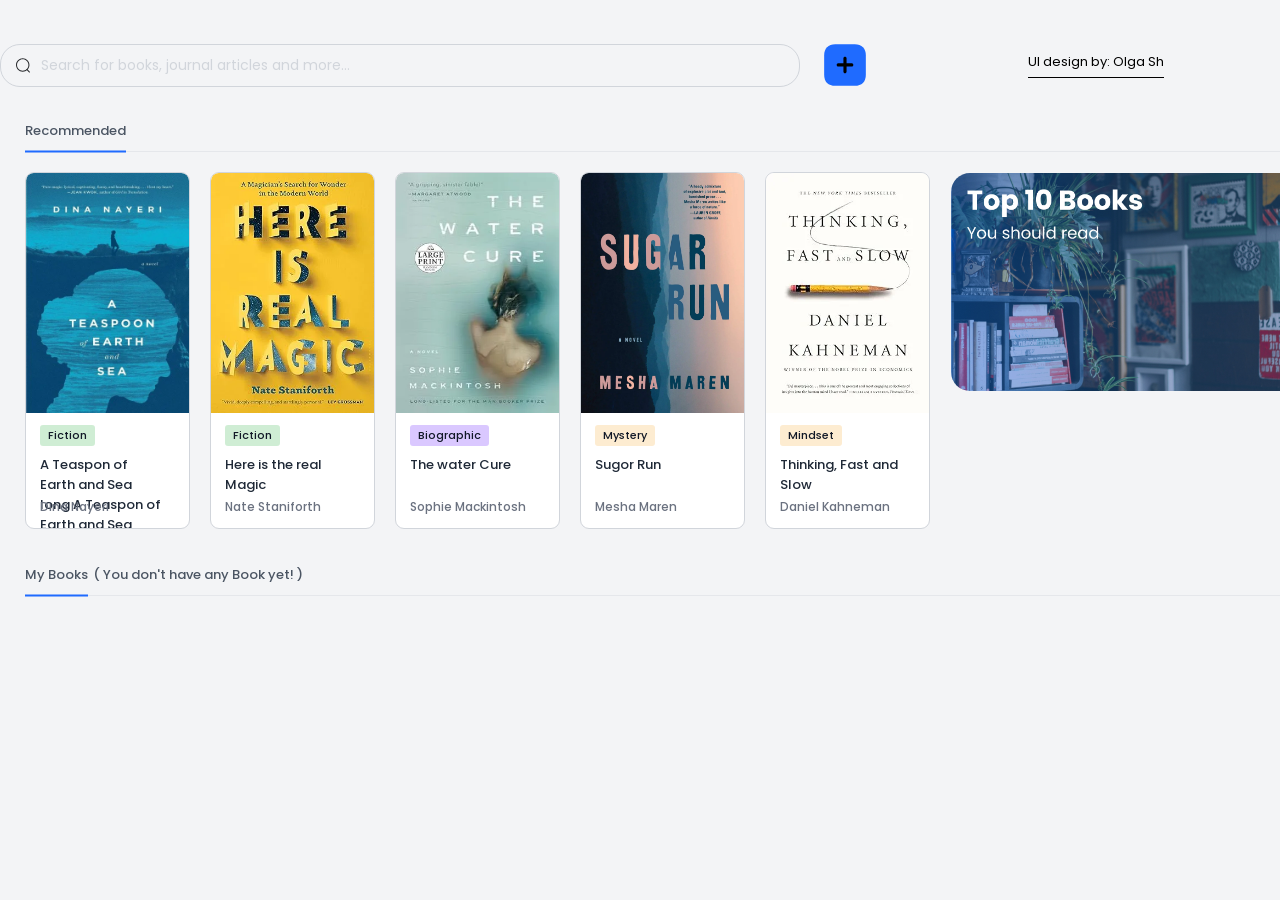
==== src/index.html @ 5156a290 "first commit" ====
<!DOCTYPE html>
<html lang="en">
  <head>
    <meta charset="UTF-8" />
    <meta name="viewport" content="width=device-width, initial-scale=1.0" />
    <meta name="author" content="Alireza" />
    <!-- Links -->
    <link rel="stylesheet" href="./css/index.css" />
    <title>Books Library 📖</title>
  </head>
  <body>
    <main class="library" id="library">
      <div class="container">
        <!-- Library Header -->
        <div class="library__header">
          <!-- Library search Books -->
          <div class="library__search-container">
            <svg class="icon">
              <use xlink:href="/assets/icons/icons.svg#ic-search"></use>
            </svg>
            <input
              id="search-input"
              type="search"
              placeholder="Search for books, journal articles and more..." />
          </div>
          <!-- Library add Books button -->
          <button class="library__add-book-btn" id="add-book">
            <svg class="icon">
              <use xlink:href="/assets/icons/icons.svg#ic-plus"></use>
            </svg>
            <span>Add Your Book 😊</span>
          </button>
          <!-- UI desing by -->
          <a id="design-by" href="https://dribbble.com/Shand_" target="_blank"
            >UI design by: OIga Sh
          </a>
        </div>
        <!-- Library Body(content) -->
        <div class="library__content">
          <!-- Library recommended Books -->
          <div class="content__gruop">
            <span class="library__title">Recommended</span>
            <!-- Library recommended container -->
            <div class="content__cards-container">
              <div class="content__card">
                <div class="card__header">
                  <img src="/assets/images/book-1.webp" alt="Book-1" />
                </div>
                <div class="card__body">
                  <span class="card__badge badge badge--success">Fiction</span>
                  <h5 class="card__title">A Teaspon of Earth and Sea long A Teaspon of Earth and Sea long</h5>
                  <span class="card__author">Dina Nayeri</span>
                </div>
              </div>
              <div class="content__card">
                <div class="card__header">
                  <img src="/assets/images/book-2.webp" alt="Book-2" />
                </div>
                <div class="card__body">
                  <span class="card__badge badge badge--success">Fiction</span>
                  <p class="card__title">Here is the real Magic</p>
                  <p class="card__author">Nate Staniforth</p>
                </div>
              </div>
              <div class="content__card">
                <div class="card__header">
                  <img src="/assets/images/book-3.webp" alt="Book-3" />
                </div>
                <div class="card__body">
                  <span class="card__badge badge badge--purple"
                    >Biographic</span
                  >
                  <p class="card__title">The water Cure</p>
                  <p class="card__author">Sophie Mackintosh</p>
                </div>
              </div>
              <div class="content__card">
                <div class="card__header">
                  <img src="/assets/images/book-4.webp" alt="Book-4" />
                </div>
                <div class="card__body">
                  <span class="card__badge badge badge--warning">Mystery</span>
                  <p class="card__title">Sugor Run</p>
                  <p class="card__author">Mesha Maren</p>
                </div>
              </div>
              <div class="content__card">
                <div class="card__header">
                  <img src="/assets/images/book-5.webp" alt="Book-5" />
                </div>
                <div class="card__body">
                  <span class="card__badge badge badge--warning">Mindset</span>
                  <p class="card__title">Thinking, Fast and Slow</p>
                  <p class="card__author">Daniel Kahneman</p>
                </div>
              </div>
              <!-- Library suggested banner -->
              <a
                class="content__banner"
                href="https://www.amazon.com/best-mindset-books/s?k=best+mindset+books"
                target="_blank">
                <img src="/assets/images/banner.webp" alt="Banner" />
              </a>
            </div>
          </div>
          <!-- Library my Books -->
          <div class="content__gruop" id="my-books">
            <span class="library__title">
              My Books <span>( You don't have any Book yet! )</span>
            </span>
            <!-- Library my Books container -->
            <div class="content__cards-container" id="my-books-container"></div>
          </div>
          <!-- Library modal -->
          <div class="library__modal" id="modal-container">
            <div class="modal__backdrop close-modal"></div>
            <div id="modal">
              <!-- Modal header -->
              <div class="modal__header">
                <span class="modal__close-btn close-modal">
                  <svg class="icon">
                    <use xlink:href="/assets/icons/icons.svg#ic-close"></use>
                  </svg>
                </span>
                <h2>Add New Book 📖</h2>
              </div>
              <!-- Modal body -->
              <div class="modal__body">
                <form class="modal__form" autocomplete="off">
                  <div class="modal__group">
                    <label for="title">Book Title :</label>
                    <input
                      class="modal__title"
                      type="text"
                      id="title"
                      name="fname"
                      placeholder="The title of the Book"
                      required />
                  </div>
                  <div class="modal__group">
                    <label for="author">Book Author :</label>
                    <input
                      class="modal__author"
                      type="text"
                      name="fauthor"
                      id="author"
                      placeholder="Name of the author of the Book"
                      required />
                  </div>
                  <div class="modal__group">
                    <label for="nums-of-pages">No. of Pages :</label>
                    <input
                      class="modal__page-num"
                      type="number"
                      id="nums-of-pages"
                      placeholder="Numbers of Book pages"
                      required />
                  </div>
                  <div class="modal__group">
                    <label for="image-url">Image URL :</label>
                    <input
                      class="modal__image-url"
                      type="url"
                      id="image-url"
                      placeholder="Book image URL" />
                  </div>
                  <div class="modal__group">
                    <label for="description">Description :</label>
                    <textarea
                      class="modal__description"
                      name="description"
                      id="description"
                      placeholder="Descriptions of the Book"
                      required
                      rows="2"></textarea>
                  </div>
                  <div class="modal__group">
                    <label for="is-read" class="modal__is-read">
                      <div class="switch">
                        <input type="checkbox" id="is-read" />
                        <span class="slider round"></span>
                      </div>
                      Did you read this ? <span id="is-read-preview">No</span>
                    </label>
                  </div>
                  <!-- Modal footer Buttons -->
                  <div class="modal__buttons-container">
                    <button
                      type="submit"
                      class="modal__confirm-btn btn btn--primary">
                      CONFIRM
                    </button>
                    <button class="modal__reset-btn btn btn--ghost close-modal">
                      RESET
                    </button>
                  </div>
                </form>
              </div>
            </div>
          </div>
        </div>
      </div>
    </main>
    <!-- Scripts -->
    <script src="./js/index.js"></script>
  </body>
</html>
---- src/css/index.css ----
/* Imports */
/* Poppins font */
@import url("https://fonts.googleapis.com/css2?family=Poppins:wght@300;400;500;700&display=swap");

/* Rest */
*,
*:before,
*:after {
  margin: 0;
  padding: 0;
  box-sizing: border-box;
  list-style-type: none;
  font-family: "Poppins", sans-serif;
}

a {
  text-decoration: none;
}

input,
button,
textarea {
  border: none;
  outline: none;
}

textarea {
  resize: none;
}

/* Varibales */
:root {
  /* Colors */
  --color-secondary-900: rgb(17, 24, 39);
  --color-secondary-800: rgb(31, 41, 55);
  --color-secondary-700: rgb(55, 65, 81);
  --color-secondary-600: rgb(75, 85, 99);
  --color-secondary-500: rgb(107, 114, 128);
  --color-secondary-400: rgb(156, 163, 175);
  --color-secondary-300: rgb(209, 213, 219);
  --color-secondary-200: rgb(229, 231, 235);
  --color-secondary-100: rgb(243, 244, 246);
  --color-secondary-50: rgb(249, 250, 251);
  --color-secondary-0: rgb(255, 255, 255);

  --color-primary-900: rgb(31, 107, 255);
  --color-primary-800: rgb(92, 124, 255);
  --color-primary-700: rgb(126, 171, 255);
  --color-primary-600: rgb(128, 153, 255);
  --color-primary-500: rgb(146, 167, 255);
  --color-primary-400: rgb(164, 182, 255);
  --color-primary-300: rgb(183, 197, 255);
  --color-primary-200: rgb(201, 211, 255);
  --color-primary-100: rgb(219, 226, 255);
  --color-primary-50: rgb(228, 233, 255);

  /* Border-radius */
  --border-radius-tiny: 3px;
  --border-radius-sm: 5px;
  --border-radius-md: 7px;
  --border-radius-lg: 9px;

  --color-success: rgba(192, 231, 198, 0.753);
  --color-warning: rgb(253, 236, 209);
  --color-purple: rgb(218, 200, 255);
}

/* Basic */
html {
  font-size: 62.5%;
}

body {
  font-family: "Poppins", sans-serif;
  background: var(--color-secondary-100);
  color: var(--color-secondary-800);
  font-size: 1.6rem;
}

img {
  width: 100%;
  height: auto;
}

/* Ready classes */
.container {
  max-width: 1280px;
  margin: 0 auto;
}

.badge {
  padding: 2px 8px;
  border-radius: var(--border-radius-tiny);
  font-size: 1.1rem;
  font-weight: 500;
  width: max-content;
  color: var(--color-secondary-900) !important;
}

.badge--success {
  background-color: var(--color-success);
}
.badge--purple {
  background-color: var(--color-purple);
}
.badge--warning {
  background-color: var(--color-warning);
}

/* btn */
.btn {
  padding: 10px 15px;
  border-radius: var(--border-radius-tiny);
  cursor: pointer;
  font-weight: 500;
  transition: all ease-in 0.2s;
}
.btn--primary {
  background-color: var(--color-primary-900);
  border: 1px solid var(--color-secondary-700);
}
.btn--primary:hover {
  color: #fff;
}

.btn--ghost {
  background-color: transparent;
  border: 1px solid var(--color-secondary-700);
}
.btn--ghost:hover {
  background-color: var(--color-secondary-900);
  color: var(--color-secondary-0);
}

#design-by {
  font-size: 1.3rem;
  color: #000;
  border-bottom: 1px solid #000;
  padding-bottom: 5px;
  transition: all ease-in-out 0.2s;
}
#design-by:hover {
  color: var(--color-primary-900);
  border-color: var(--color-primary-900);
}

/* Toggle switch btn */
.switch {
  position: relative;
  display: inline-block;
  width: 55px;
  height: 30px;
}

.switch input {
  opacity: 0;
  width: 0;
  height: 0;
}

.slider {
  position: absolute;
  cursor: pointer;
  inset: 0;
  background-color: #ccc;
  transition: 0.4s;
}

.slider:before {
  position: absolute;
  content: "";
  height: 22px;
  width: 22px;
  left: 4px;
  bottom: 4px;
  background-color: white;
  -webkit-transition: 0.4s;
  transition: 0.4s;
}

.active + .slider {
  background-color: var(--color-primary-900);
}

.active + .slider {
  box-shadow: 0 0 1px var(--color-primary-900);
}

.active + .slider:before {
  transform: translateX(25px);
}

/* Rounded sliders */
.slider.round {
  border-radius: 34px;
}

.slider.round:before {
  border-radius: 50%;
}

/* Start project */
/* Library header */
.library__header {
  margin-top: 40px;
  display: flex;
  align-items: center;
  column-gap: 2rem;
}

.library__search-container {
  border: 1px solid var(--color-secondary-300);
  border-radius: 20px;
  padding: 10px 15px;
  display: flex;
  align-items: center;
  column-gap: 1rem;
  width: 800px;
}
.library__search-container .icon {
  width: 15px;
  height: 15px;
}
.library__search-container input {
  background-color: transparent;
  width: 100%;
  font-size: 1.4rem;
}
.library__search-container input::placeholder {
  color: var(--color-secondary-300);
}

.library__add-book-btn {
  background-color: transparent;
  display: flex;
  align-items: center;
  position: relative;
}
.library__add-book-btn .icon {
  width: 50px;
  height: 50px;
  cursor: pointer;
  z-index: 10;
}
.library__add-book-btn span {
  background-color: var(--color-secondary-800);
  color: var(--color-secondary-0);
  height: 40px;
  padding: 5px 10px;
  border-radius: 0 10px 10px 0;
  display: flex;
  justify-content: center;
  align-items: center;
  transform: translateX(-35px);
  opacity: 0;
  visibility: hidden;
  transition: all ease 0.4s;
}
.library__add-book-btn .icon:hover + span {
  transform: translateX(-10px);
  visibility: visible;
  opacity: 1;
}

/* Library content */
.library__content {
  margin: 25px;
  display: grid;
  row-gap: 3rem;
}

.library__content .library__title {
  display: inline-block;
  padding-bottom: 10px;
  font-size: 1.3rem;
  border-bottom: 2px solid var(--color-primary-900);
  transform: translateY(0.15rem);
  font-weight: 500;
  color: var(--color-secondary-600);
}
.library__content .library__title > span {
  position: absolute;
  white-space: nowrap;
  padding-left: 5px;
}

/* Library recommended container */
.content__cards-container {
  display: flex;
  column-gap: 20px;
  border-top: 1px solid var(--color-secondary-200);
  padding-top: 20px;
}

.content__card {
  width: 165px;
  min-height: 357px;
  border-radius: var(--border-radius-lg);
  overflow: hidden;
  background-color: #fff;
  cursor: pointer;
  position: relative;
  border: 1px solid transparent;
  transition: all ease 0.3s;
  border: 1px solid var(--color-secondary-300);
}
.content__card:hover {
  border: 1px solid var(--color-secondary-700);
  background-color: var(--color-secondary-900);
}

.content__card .card__header {
  height: 240px;
  overflow: hidden;
  transition: all ease 0.3s;
}
.content__card:hover .card__header {
  color: var(--color-secondary-0);
  padding: 5px;
}
.content__card .card__header img {
  width: 100%;
  height: 100%;
  border-radius: 7px 7px 0 0;
  transition: all ease 0.3s;
}
.content__card:hover img {
  border-radius: var(--border-radius-md);
}

.content__card:hover .card__body {
  color: var(--color-secondary-0);
}

.content__card .card__body {
  padding: 12px 14px;
  display: flex;
  flex-direction: column;
  row-gap: 0.9rem;
}

.content__card .card__title {
  color: var(--color-secondary-800);
  font-size: 1.3rem;
  font-weight: 500;
  max-width: 123px;
  height: 60px;
}

.content__card:hover .card__title {
  color: var(--color-secondary-0);
  font-weight: 400;
}

/* Library my Books container */
#my-books-container .content__card .card__header {
  overflow: hidden;
  position: relative;
}
#my-books-container .content__card:hover img {
  overflow: hidden;
  position: relative;
  opacity: 0;
}

#my-books-container .content__card .card__descriptoin {
  position: absolute;
  top: 5px;
  left: 7px;
  right: 7px;
  font-size: 1.3rem;
  font-weight: 500;
  line-height: 1.8;
  height: 100%;
  transition: all ease 0.3s;
  overflow: hidden;
  opacity: 0;
  visibility: hidden;
  z-index: -1;
}
#my-books-container .content__card:hover .card__descriptoin {
  opacity: 1;
  visibility: visible;
  z-index: 1;
}

.content__card .card__author {
  color: var(--color-secondary-500);
  position: absolute;
  bottom: 12px;
  font-size: 1.2rem;
  font-weight: 500;
}

.card__is-read {
  display: inline-block;
  color: var(--color-secondary-500);
  font-size: 1.2rem;
  padding-bottom: 12px;
}
.card__is-read > span {
  color: var(--color-primary-900);
  font-weight: 500;
}
#is-read-preview {
  color: var(--color-primary-900);
}

.card__delete {
  z-index: 1;
  position: absolute;
  bottom: 4px;
  right: 8px;
}
.card__delete .icon {
  width: 21px;
  height: 21px;
}

.content__banner {
  width: 350px;
  border-radius: 20px;
  overflow: hidden;
  height: 220px;
  cursor: pointer;
  transition: all ease 0.2s;
  border: 1px solid transparent;
  display: flex;
  align-items: center;
  justify-content: center;
  transition: all ease-in 0.2s;
}
.content__banner:hover {
  opacity: 0.95;
  box-shadow: rgba(74, 124, 233, 0.2) 0px 7px 29px 0px;
}
.content__banner img {
  object-fit: cover;
}

/* Library modal */
.library__modal {
  display: none;
}

.modal__backdrop {
  position: fixed;
  top: 0;
  right: 0;
  bottom: 0;
  left: 0;
  background-color: rgba(17, 24, 39, 0.427);
  z-index: 20;
  backdrop-filter: blur(1px);
  cursor: pointer;
}

#modal {
  width: 380px;
  background-color: #fff;
  position: fixed;
  top: 50%;
  left: 50%;
  transform: translate(-50%, -50%);
  z-index: 100;
  padding: 15px;
  border-radius: var(--border-radius-lg);
  border: 2px solid var(--color-secondary-700);
  overflow: hidden;
}

/* Modal header */
#modal .modal__header {
  height: max-content;
  text-align: left;
  border-bottom: 1px solid var(--color-secondary-200);
  padding-bottom: 12px;
}

#modal .modal__close-btn {
  position: absolute;
  top: 15px;
  right: 15px;
  cursor: pointer;
}
#modal .modal__close-btn .icon {
  width: 35px;
  height: 35px;
}

/* Modal body */
#modal .modal__body {
  margin-top: 20px;
}

#modal .modal__form {
  row-gap: 1rem;
}
#modal .modal__form,
#modal .modal__group {
  display: flex;
  flex-direction: column;
}
#modal .modal__group {
  row-gap: 0.4rem;
}

#modal .modal__group label {
  cursor: pointer;
  color: var(--color-secondary-700);
  font-weight: 500;
}
#modal .modal__group input,
#modal .modal__group textarea {
  border: 2px solid var(--color-secondary-200);
  padding: 5px 10px;
  border-radius: var(--border-radius-sm);
  transition: all ease-in 0.2s;
  font-size: 1.5rem;
  font-weight: 500;
}
#modal .modal__group input:focus,
#modal .modal__group textarea:focus {
  border: 2px solid var(--color-primary-900);
}

#modal .modal__group .modal__is-read {
  display: flex;
  align-items: center;
  column-gap: 1rem;
  transition: color ease-in 0.2s;
}
#modal .modal__group .modal__is-read:hover {
  color: var(--color-primary-900);
}

#modal .modal__buttons-container {
  display: flex;
  flex-direction: column;
  row-gap: 1.5rem;
  margin-top: 20px;
}
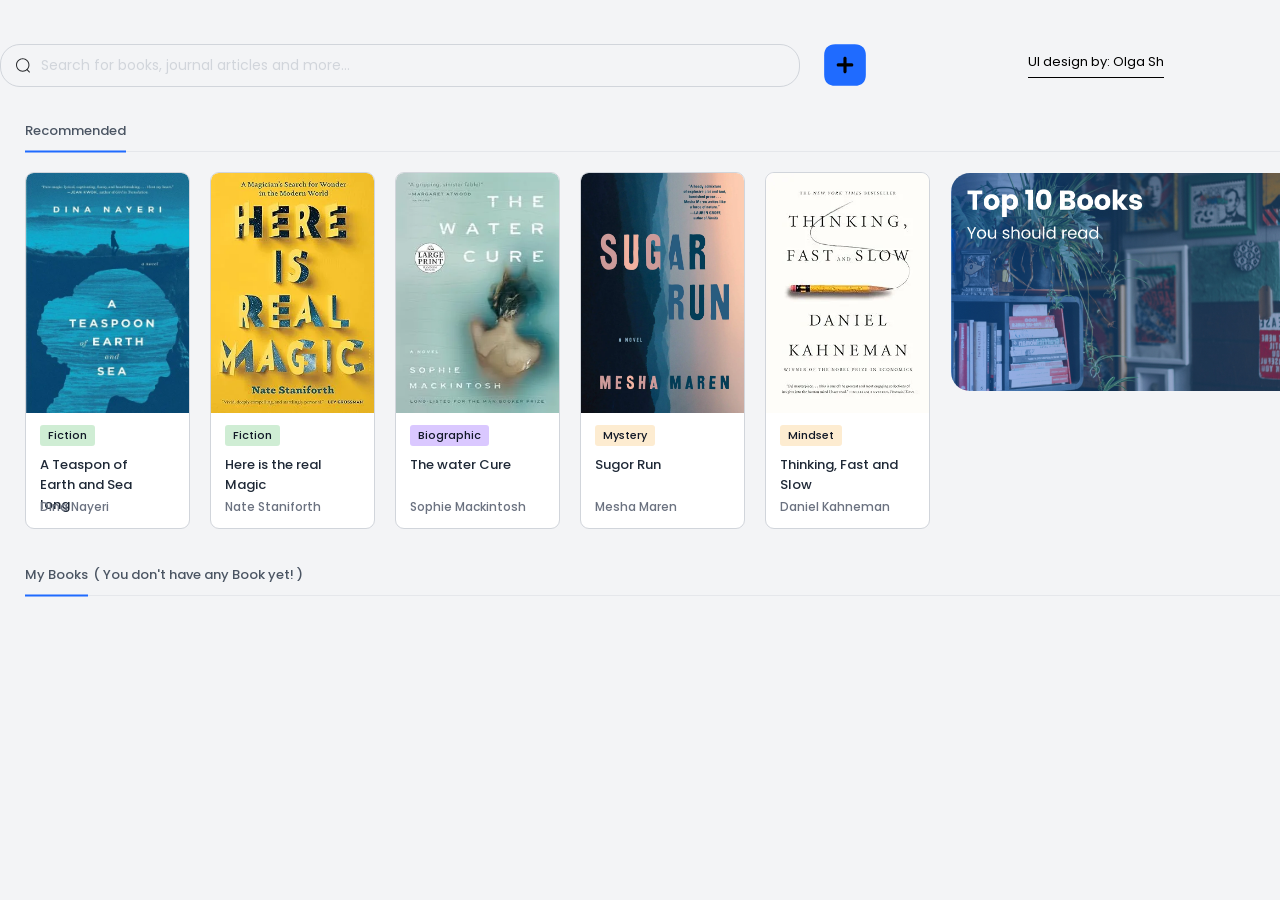
==== commit e971e701: "update-2" ====
--- a/src/index.html
+++ b/src/index.html
@@ -48,7 +48,7 @@
                 </div>
                 <div class="card__body">
                   <span class="card__badge badge badge--success">Fiction</span>
-                  <h5 class="card__title">A Teaspon of Earth and Sea long A Teaspon of Earth and Sea long</h5>
+                  <h5 class="card__title">A Teaspon of Earth and Sea long</h5>
                   <span class="card__author">Dina Nayeri</span>
                 </div>
               </div>
